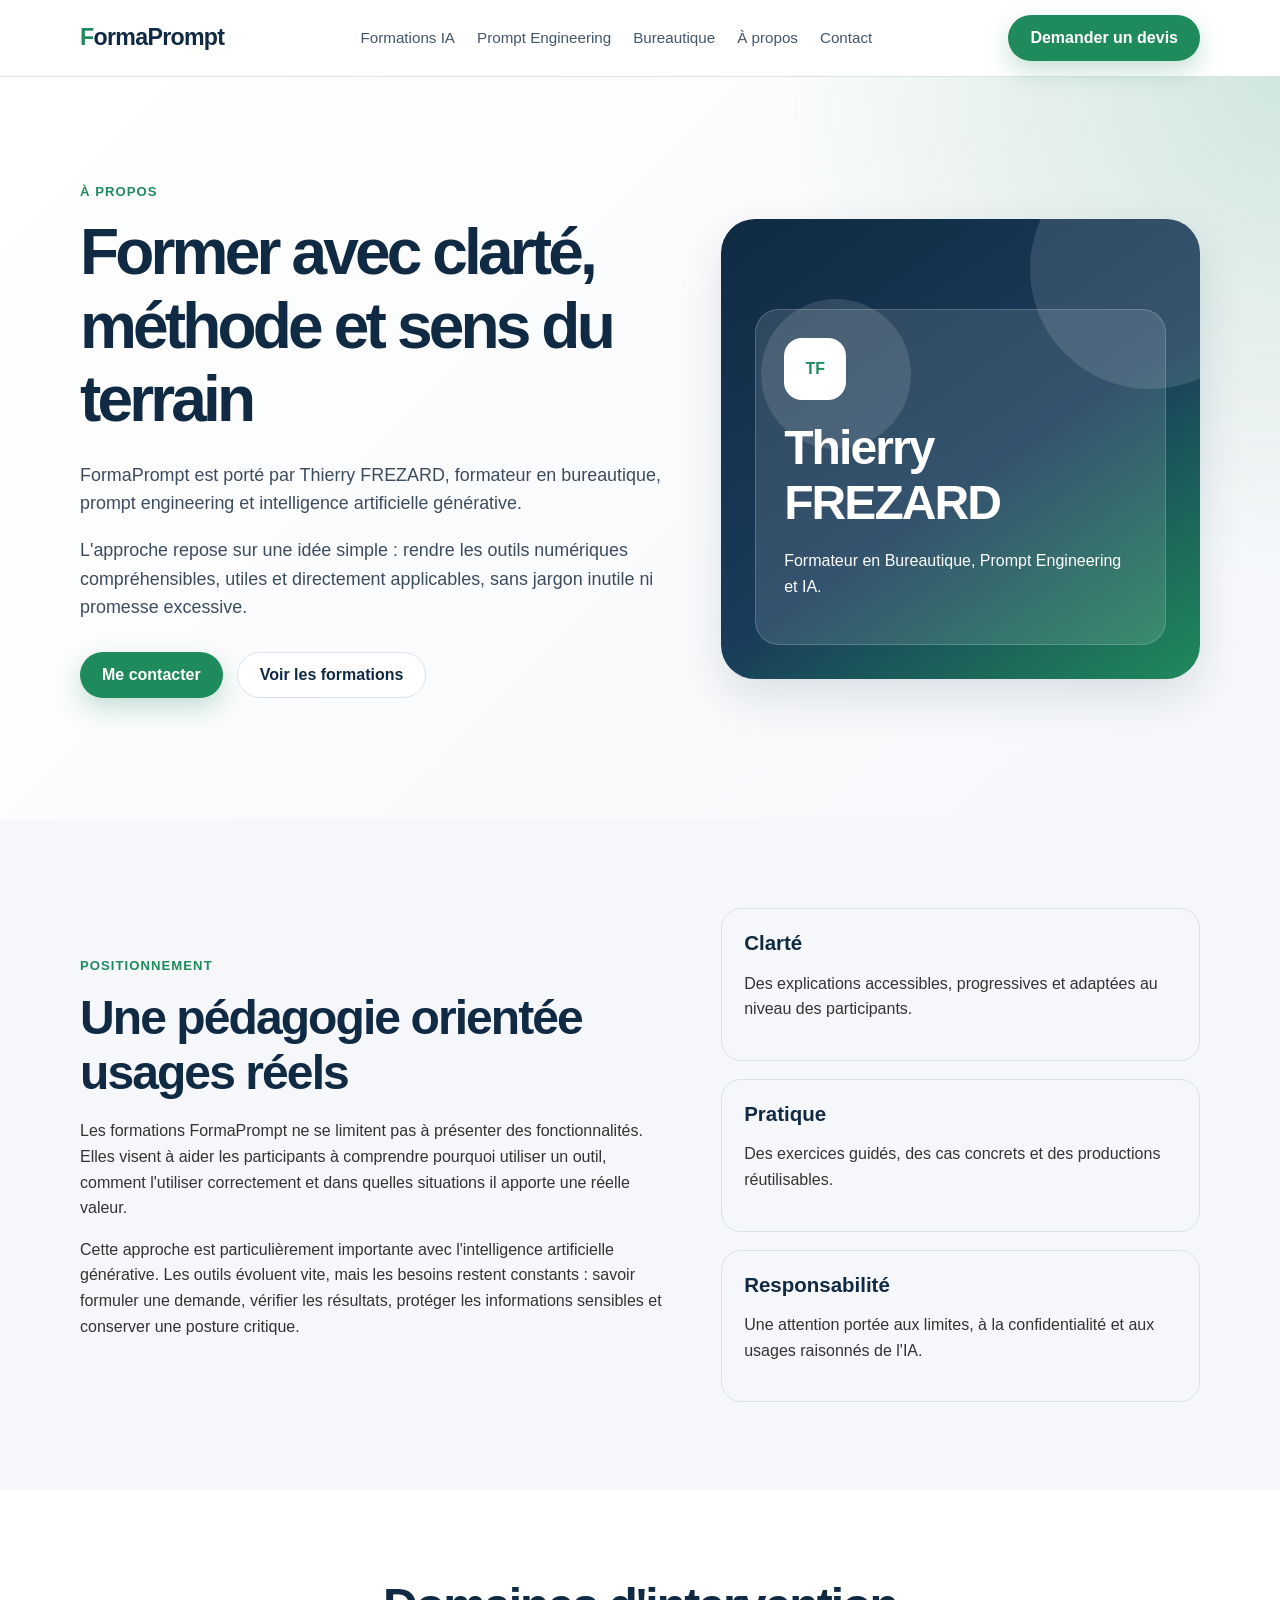
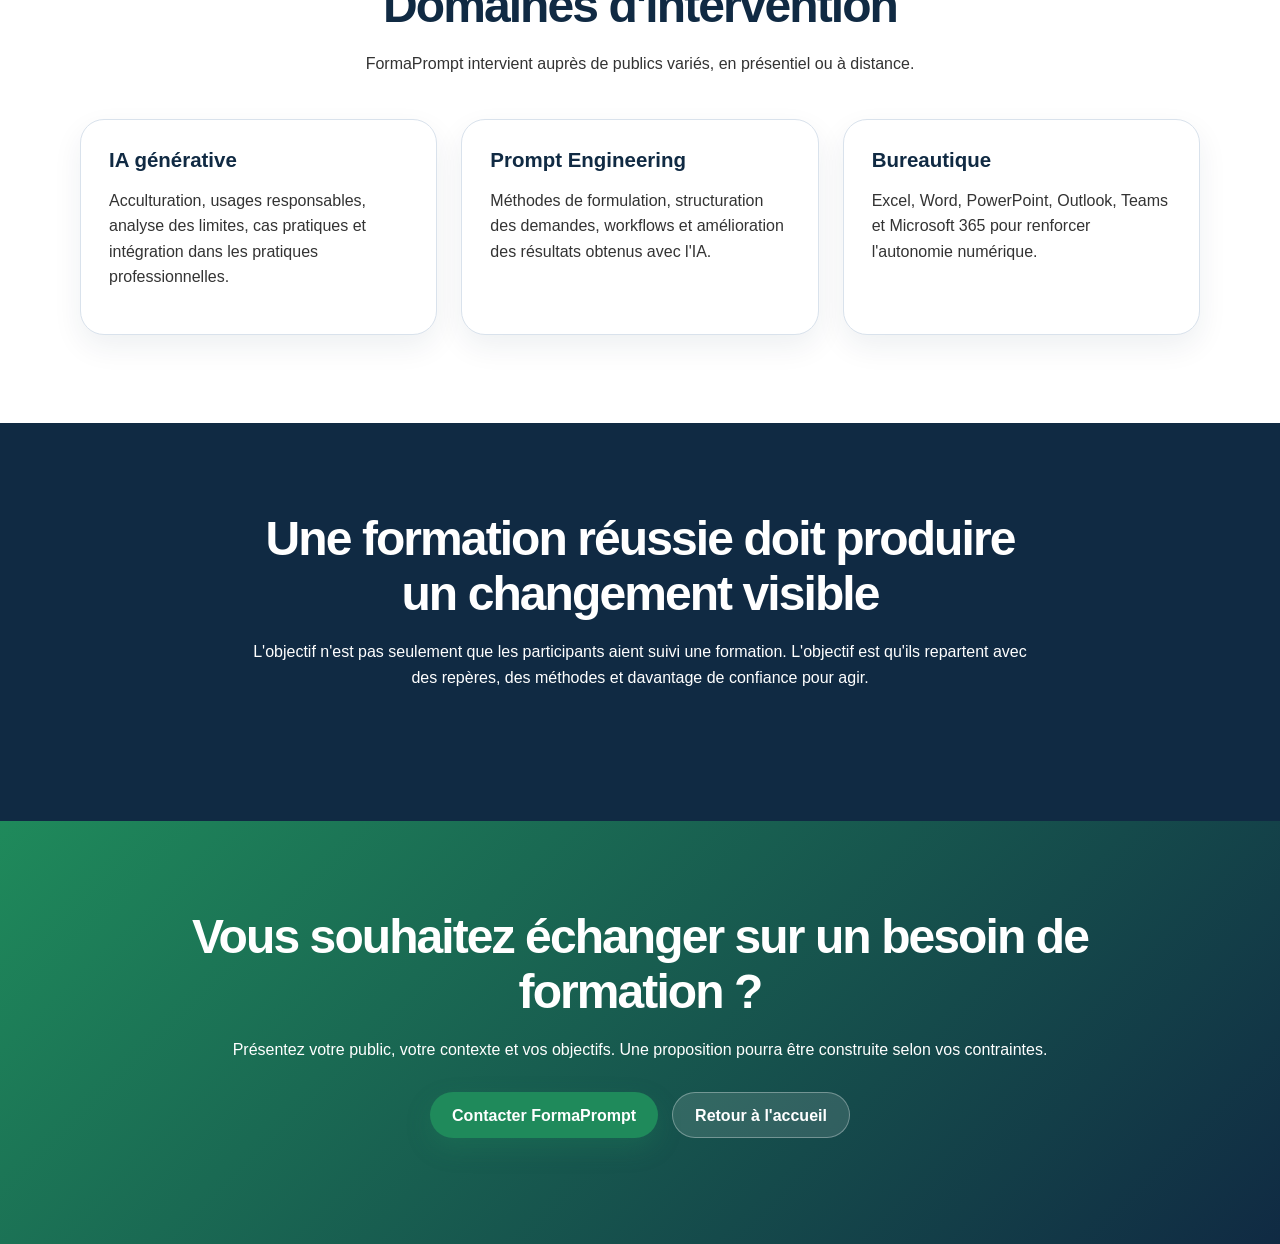
==== a-propos.html @ c2612777 "Ajout de la page À propos" ====
<!doctype html>
<html lang="fr">
<head>
  <meta charset="utf-8">
  <meta name="viewport" content="width=device-width, initial-scale=1">
  <title>À propos - FormaPrompt</title>
  <meta name="description" content="Découvrez FormaPrompt et Thierry FREZARD, formateur en bureautique, prompt engineering et intelligence artificielle générative.">
  <link rel="stylesheet" href="styles.css">
</head>
<body>
  <header class="site-header">
    <div class="container header-inner">
      <a class="logo" href="index.html" aria-label="Accueil FormaPrompt">FormaPrompt</a>
      <nav class="main-nav" aria-label="Navigation principale">
        <a href="formation-ia.html">Formations IA</a>
        <a href="prompt-engineering.html">Prompt Engineering</a>
        <a href="bureautique.html">Bureautique</a>
        <a href="a-propos.html">À propos</a>
        <a href="contact.html">Contact</a>
      </nav>
      <a class="btn btn-primary header-cta" href="contact.html">Demander un devis</a>
    </div>
  </header>

  <main>
    <section class="hero section">
      <div class="container hero-grid">
        <div>
          <p class="eyebrow">À propos</p>
          <h1>Former avec clarté, méthode et sens du terrain</h1>
          <p class="hero-text">FormaPrompt est porté par Thierry FREZARD, formateur en bureautique, prompt engineering et intelligence artificielle générative.</p>
          <p class="hero-text">L'approche repose sur une idée simple : rendre les outils numériques compréhensibles, utiles et directement applicables, sans jargon inutile ni promesse excessive.</p>
          <div class="hero-actions">
            <a class="btn btn-primary" href="contact.html">Me contacter</a>
            <a class="btn btn-secondary" href="index.html">Voir les formations</a>
          </div>
        </div>
        <div class="hero-card">
          <div class="hero-card-content">
            <span class="hero-icon">TF</span>
            <h2>Thierry FREZARD</h2>
            <p>Formateur en Bureautique, Prompt Engineering et IA.</p>
          </div>
        </div>
      </div>
    </section>

    <section class="section section-light">
      <div class="container split-grid">
        <div>
          <p class="eyebrow">Positionnement</p>
          <h2>Une pédagogie orientée usages réels</h2>
          <p>Les formations FormaPrompt ne se limitent pas à présenter des fonctionnalités. Elles visent à aider les participants à comprendre pourquoi utiliser un outil, comment l'utiliser correctement et dans quelles situations il apporte une réelle valeur.</p>
          <p>Cette approche est particulièrement importante avec l'intelligence artificielle générative. Les outils évoluent vite, mais les besoins restent constants : savoir formuler une demande, vérifier les résultats, protéger les informations sensibles et conserver une posture critique.</p>
        </div>
        <div class="feature-list">
          <div><h3>Clarté</h3><p>Des explications accessibles, progressives et adaptées au niveau des participants.</p></div>
          <div><h3>Pratique</h3><p>Des exercices guidés, des cas concrets et des productions réutilisables.</p></div>
          <div><h3>Responsabilité</h3><p>Une attention portée aux limites, à la confidentialité et aux usages raisonnés de l'IA.</p></div>
        </div>
      </div>
    </section>

    <section class="section">
      <div class="container">
        <div class="section-heading">
          <h2>Domaines d'intervention</h2>
          <p>FormaPrompt intervient auprès de publics variés, en présentiel ou à distance.</p>
        </div>
        <div class="cards three-columns">
          <article class="card"><h3>IA générative</h3><p>Acculturation, usages responsables, analyse des limites, cas pratiques et intégration dans les pratiques professionnelles.</p></article>
          <article class="card"><h3>Prompt Engineering</h3><p>Méthodes de formulation, structuration des demandes, workflows et amélioration des résultats obtenus avec l'IA.</p></article>
          <article class="card"><h3>Bureautique</h3><p>Excel, Word, PowerPoint, Outlook, Teams et Microsoft 365 pour renforcer l'autonomie numérique.</p></article>
        </div>
      </div>
    </section>

    <section class="section section-dark">
      <div class="container">
        <div class="section-heading narrow">
          <h2>Une formation réussie doit produire un changement visible</h2>
          <p>L'objectif n'est pas seulement que les participants aient suivi une formation. L'objectif est qu'ils repartent avec des repères, des méthodes et davantage de confiance pour agir.</p>
        </div>
      </div>
    </section>

    <section class="section cta-section">
      <div class="container cta-box">
        <h2>Vous souhaitez échanger sur un besoin de formation ?</h2>
        <p>Présentez votre public, votre contexte et vos objectifs. Une proposition pourra être construite selon vos contraintes.</p>
        <div class="hero-actions centered">
          <a class="btn btn-primary" href="contact.html">Contacter FormaPrompt</a>
          <a class="btn btn-secondary" href="index.html">Retour à l'accueil</a>
        </div>
      </div>
    </section>
  </main>
</body>
</html>
---- styles.css ----
:root {
  --green: #1f8a5b;
  --green-dark: #146241;
  --blue-night: #102a43;
  --blue-soft: #dce8f2;
  --gray-bg: #f5f7fa;
  --gray-text: #333333;
  --white: #ffffff;
  --border: #d9e2ec;
  --shadow: 0 18px 45px rgba(16, 42, 67, 0.12);
}

* {
  box-sizing: border-box;
}

html {
  scroll-behavior: smooth;
}

body {
  margin: 0;
  font-family: Arial, Helvetica, sans-serif;
  color: var(--gray-text);
  background: var(--white);
  line-height: 1.6;
}

a {
  color: inherit;
  text-decoration: none;
}

.container {
  width: min(1120px, calc(100% - 40px));
  margin: 0 auto;
}

.site-header {
  position: sticky;
  top: 0;
  z-index: 50;
  background: rgba(255, 255, 255, 0.94);
  border-bottom: 1px solid var(--border);
  backdrop-filter: blur(12px);
}

.header-inner {
  min-height: 76px;
  display: flex;
  align-items: center;
  justify-content: space-between;
  gap: 24px;
}

.logo {
  font-size: 1.45rem;
  font-weight: 800;
  color: var(--blue-night);
  letter-spacing: -0.03em;
}

.logo::first-letter {
  color: var(--green);
}

.main-nav {
  display: flex;
  gap: 22px;
  align-items: center;
  font-size: 0.95rem;
  color: #43566b;
}

.main-nav a:hover {
  color: var(--green);
}

.btn {
  display: inline-flex;
  align-items: center;
  justify-content: center;
  min-height: 46px;
  padding: 0 22px;
  border-radius: 999px;
  font-weight: 700;
  transition: transform 0.2s ease, box-shadow 0.2s ease, background 0.2s ease;
}

.btn:hover {
  transform: translateY(-2px);
}

.btn-primary {
  color: var(--white);
  background: var(--green);
  box-shadow: 0 10px 24px rgba(31, 138, 91, 0.25);
}

.btn-primary:hover {
  background: var(--green-dark);
}

.btn-secondary {
  color: var(--blue-night);
  background: var(--white);
  border: 1px solid var(--border);
}

.section {
  padding: 88px 0;
}

.section-light {
  background: var(--gray-bg);
}

.section-dark {
  color: var(--white);
  background: var(--blue-night);
}

.hero {
  padding: 104px 0;
  background: radial-gradient(circle at top right, rgba(31, 138, 91, 0.18), transparent 34%), linear-gradient(135deg, #ffffff 0%, #f5f7fa 100%);
}

.hero-grid,
.split-grid {
  display: grid;
  grid-template-columns: 1.1fr 0.9fr;
  gap: 56px;
  align-items: center;
}

.eyebrow {
  margin: 0 0 14px;
  color: var(--green);
  font-weight: 800;
  text-transform: uppercase;
  letter-spacing: 0.08em;
  font-size: 0.82rem;
}

h1,
h2,
h3 {
  color: var(--blue-night);
  line-height: 1.15;
  margin-top: 0;
}

.section-dark h2,
.section-dark h3 {
  color: var(--white);
}

h1 {
  font-size: clamp(2.4rem, 5vw, 4.6rem);
  letter-spacing: -0.06em;
  margin-bottom: 24px;
}

h2 {
  font-size: clamp(2rem, 4vw, 3rem);
  letter-spacing: -0.04em;
  margin-bottom: 18px;
}

h3 {
  font-size: 1.28rem;
  margin-bottom: 12px;
}

.hero-text {
  font-size: 1.12rem;
  max-width: 720px;
  color: #3c4c5f;
}

.hero-actions {
  display: flex;
  gap: 14px;
  flex-wrap: wrap;
  margin: 30px 0 18px;
}

.hero-actions.centered {
  justify-content: center;
}

.trust-line {
  color: #5b6b7c;
  font-size: 0.95rem;
  margin-bottom: 0;
}

.hero-card {
  min-height: 460px;
  border-radius: 34px;
  background: linear-gradient(145deg, var(--blue-night), #193c5a 55%, var(--green));
  box-shadow: var(--shadow);
  display: flex;
  align-items: end;
  padding: 34px;
  overflow: hidden;
  position: relative;
}

.hero-card::before,
.hero-card::after {
  content: "";
  position: absolute;
  border-radius: 999px;
  background: rgba(255, 255, 255, 0.12);
}

.hero-card::before {
  width: 240px;
  height: 240px;
  top: -70px;
  right: -70px;
}

.hero-card::after {
  width: 150px;
  height: 150px;
  left: 40px;
  top: 80px;
}

.hero-card-content {
  position: relative;
  z-index: 2;
  padding: 28px;
  border-radius: 24px;
  color: var(--white);
  background: rgba(255, 255, 255, 0.12);
  border: 1px solid rgba(255, 255, 255, 0.18);
}

.hero-card-content h2,
.hero-card-content p {
  color: var(--white);
}

.hero-icon {
  display: inline-flex;
  width: 62px;
  height: 62px;
  align-items: center;
  justify-content: center;
  margin-bottom: 20px;
  border-radius: 18px;
  background: var(--white);
  color: var(--green);
  font-weight: 900;
}

.section-heading {
  max-width: 860px;
  margin: 0 auto 42px;
  text-align: center;
}

.section-heading.narrow {
  max-width: 800px;
}

.cards {
  display: grid;
  gap: 24px;
}

.three-columns {
  grid-template-columns: repeat(3, 1fr);
}

.two-columns {
  grid-template-columns: repeat(2, 1fr);
}

.audience-grid {
  grid-template-columns: repeat(5, 1fr);
}

.card {
  background: var(--white);
  border: 1px solid var(--border);
  border-radius: 24px;
  padding: 28px;
  box-shadow: 0 12px 30px rgba(16, 42, 67, 0.07);
}

.card.compact {
  padding: 24px;
}

.card-icon {
  display: inline-flex;
  align-items: center;
  justify-content: center;
  width: 46px;
  height: 46px;
  margin-bottom: 20px;
  border-radius: 14px;
  color: var(--green);
  background: rgba(31, 138, 91, 0.1);
  font-weight: 900;
}

.card a,
.site-footer a {
  display: inline-block;
  color: var(--green);
  font-weight: 700;
  margin-top: 8px;
}

.training-card ul {
  padding-left: 18px;
}

.steps {
  display: grid;
  grid-template-columns: repeat(4, 1fr);
  gap: 20px;
}

.step {
  padding: 26px;
  border-radius: 22px;
  background: rgba(255, 255, 255, 0.08);
  border: 1px solid rgba(255, 255, 255, 0.14);
}

.step span {
  display: inline-flex;
  width: 42px;
  height: 42px;
  align-items: center;
  justify-content: center;
  margin-bottom: 18px;
  border-radius: 14px;
  background: var(--green);
  color: var(--white);
  font-weight: 900;
}

.step p {
  color: #dce8f2;
}

.feature-list {
  display: grid;
  gap: 18px;
}

.feature-list div {
  padding: 22px;
  border-radius: 20px;
  background: var(--gray-bg);
  border: 1px solid var(--border);
}

.cta-section {
  background: linear-gradient(135deg, var(--green), var(--blue-night));
}

.cta-box {
  color: var(--white);
  text-align: center;
  max-width: 920px;
}

.cta-box h2,
.cta-box p {
  color: var(--white);
}

.cta-box .btn-secondary {
  background: rgba(255, 255, 255, 0.12);
  color: var(--white);
  border-color: rgba(255, 255, 255, 0.32);
}

.site-footer {
  padding: 56px 0;
  color: #c9d6e2;
  background: #0b1f33;
}

.site-footer h2,
.site-footer h3 {
  color: var(--white);
}

.footer-grid {
  display: grid;
  grid-template-columns: 1.5fr 1fr 1fr 1.3fr;
  gap: 34px;
}

.site-footer a {
  display: block;
  margin: 8px 0 0;
  color: #b8f0d2;
}

@media (max-width: 980px) {
  .main-nav,
  .header-cta {
    display: none;
  }

  .hero-grid,
  .split-grid,
  .two-columns,
  .three-columns,
  .audience-grid,
  .steps,
  .footer-grid {
    grid-template-columns: 1fr;
  }

  .hero {
    padding: 76px 0;
  }

  .section {
    padding: 68px 0;
  }

  .hero-card {
    min-height: 340px;
  }
}

@media (max-width: 560px) {
  .container {
    width: min(100% - 28px, 1120px);
  }

  h1 {
    font-size: 2.35rem;
  }

  h2 {
    font-size: 1.9rem;
  }

  .btn {
    width: 100%;
  }

  .hero-card {
    padding: 20px;
  }
}
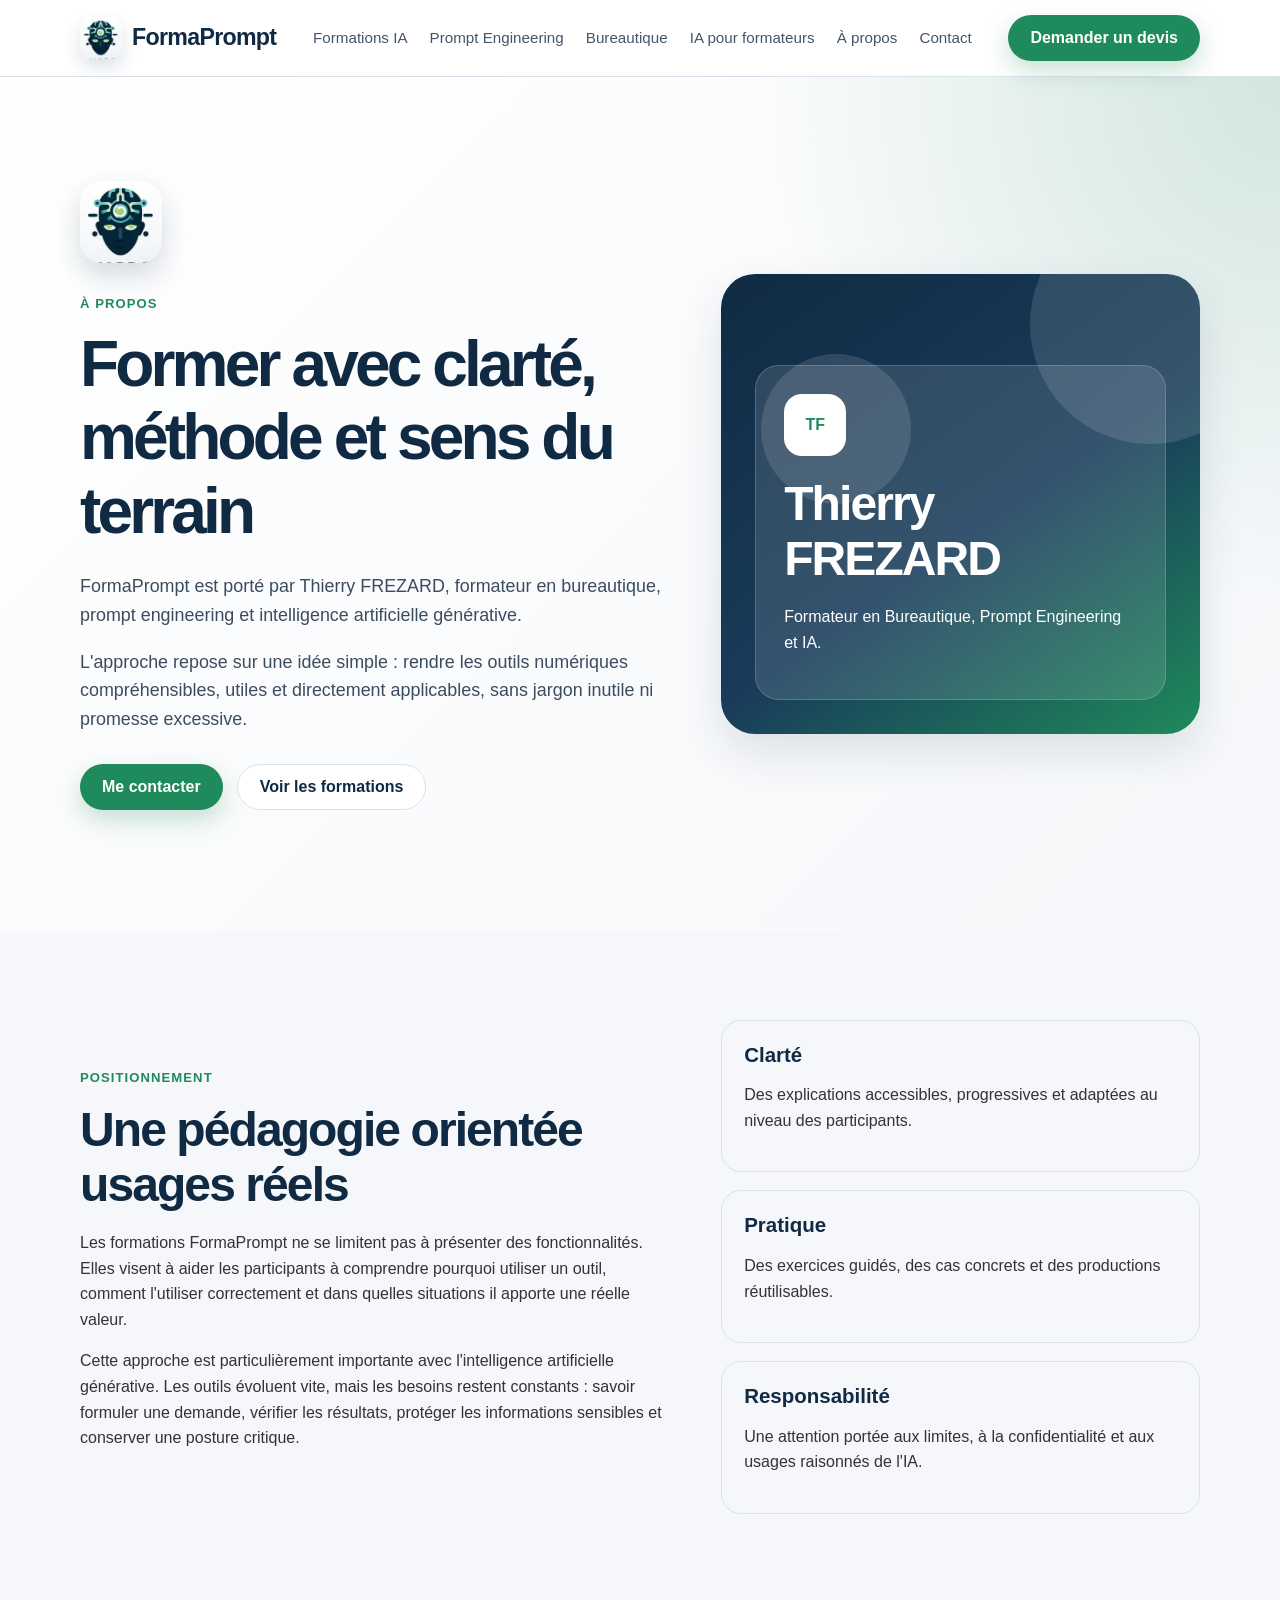
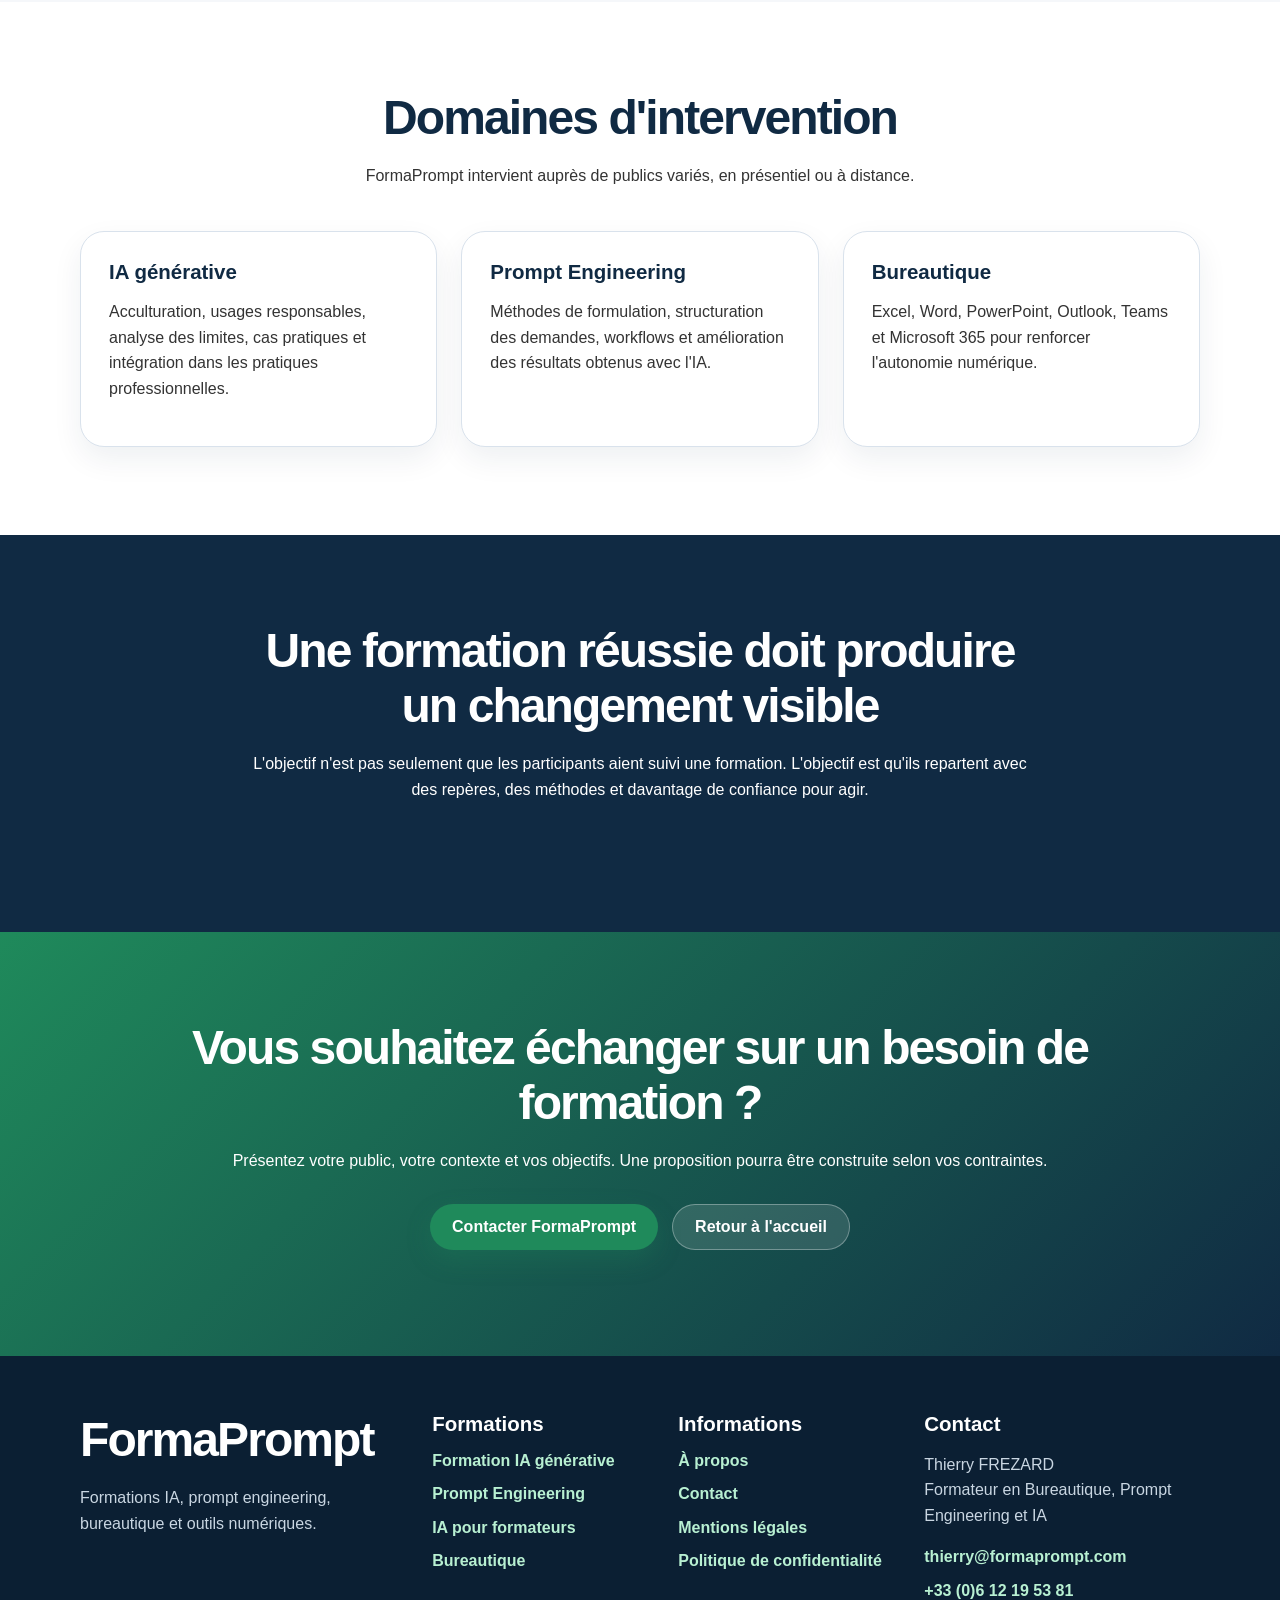
==== commit c6950226: "Ajout des liens légaux dans la page À propos" ====
--- a/a-propos.html
+++ b/a-propos.html
@@ -6,6 +6,7 @@
   <title>À propos - FormaPrompt</title>
   <meta name="description" content="Découvrez FormaPrompt et Thierry FREZARD, formateur en bureautique, prompt engineering et intelligence artificielle générative.">
   <link rel="stylesheet" href="styles.css">
+  <link rel="stylesheet" href="site-extra.css">
 </head>
 <body>
   <header class="site-header">
@@ -15,6 +16,7 @@
         <a href="formation-ia.html">Formations IA</a>
         <a href="prompt-engineering.html">Prompt Engineering</a>
         <a href="bureautique.html">Bureautique</a>
+        <a href="ia-formateurs.html">IA pour formateurs</a>
         <a href="a-propos.html">À propos</a>
         <a href="contact.html">Contact</a>
       </nav>
@@ -26,6 +28,7 @@
     <section class="hero section">
       <div class="container hero-grid">
         <div>
+          <span class="logo-showcase"></span>
           <p class="eyebrow">À propos</p>
           <h1>Former avec clarté, méthode et sens du terrain</h1>
           <p class="hero-text">FormaPrompt est porté par Thierry FREZARD, formateur en bureautique, prompt engineering et intelligence artificielle générative.</p>
@@ -95,5 +98,14 @@
       </div>
     </section>
   </main>
+
+  <footer class="site-footer">
+    <div class="container footer-grid">
+      <div><h2>FormaPrompt</h2><p>Formations IA, prompt engineering, bureautique et outils numériques.</p></div>
+      <div><h3>Formations</h3><a href="formation-ia.html">Formation IA générative</a><a href="prompt-engineering.html">Prompt Engineering</a><a href="ia-formateurs.html">IA pour formateurs</a><a href="bureautique.html">Bureautique</a></div>
+      <div><h3>Informations</h3><a href="a-propos.html">À propos</a><a href="contact.html">Contact</a><a href="mentions-legales.html">Mentions légales</a><a href="politique-confidentialite.html">Politique de confidentialité</a></div>
+      <div><h3>Contact</h3><p>Thierry FREZARD<br>Formateur en Bureautique, Prompt Engineering et IA</p><a href="mailto:thierry@formaprompt.com">thierry@formaprompt.com</a><a href="tel:+33612195381">+33 (0)6 12 19 53 81</a></div>
+    </div>
+  </footer>
 </body>
 </html>
--- a/site-extra.css
+++ b/site-extra.css
@@ -0,0 +1,126 @@
+/* Compléments visuels FormaPrompt : logo et pages internes */
+:root {
+  --logo-url: url("[data-uri]");
+}
+
+.logo {
+  display: inline-flex;
+  align-items: center;
+  gap: 10px;
+}
+
+.logo::before {
+  content: "";
+  width: 42px;
+  height: 42px;
+  flex: 0 0 42px;
+  border-radius: 12px;
+  background-image: var(--logo-url);
+  background-size: cover;
+  background-position: center;
+  box-shadow: 0 8px 18px rgba(16, 42, 67, 0.14);
+}
+
+.logo::first-letter {
+  color: inherit;
+}
+
+.logo-showcase {
+  display: inline-flex;
+  width: 82px;
+  height: 82px;
+  margin-bottom: 22px;
+  border-radius: 22px;
+  background-image: var(--logo-url);
+  background-size: cover;
+  background-position: center;
+  box-shadow: 0 12px 28px rgba(16, 42, 67, 0.18);
+}
+
+.detail-list {
+  display: grid;
+  gap: 14px;
+  margin: 0;
+  padding: 0;
+  list-style: none;
+}
+
+.detail-list li {
+  padding: 14px 16px;
+  border-radius: 16px;
+  background: var(--gray-bg);
+  border: 1px solid var(--border);
+}
+
+.section-dark .detail-list li {
+  background: rgba(255, 255, 255, 0.08);
+  border-color: rgba(255, 255, 255, 0.15);
+}
+
+.program-list {
+  display: grid;
+  gap: 20px;
+}
+
+.program-list article {
+  padding: 26px;
+  border-radius: 24px;
+  background: var(--white);
+  border: 1px solid var(--border);
+  box-shadow: 0 12px 30px rgba(16, 42, 67, 0.07);
+}
+
+.program-list span {
+  display: inline-block;
+  margin-bottom: 10px;
+  color: var(--green);
+  font-weight: 800;
+  text-transform: uppercase;
+  letter-spacing: 0.08em;
+  font-size: 0.78rem;
+}
+
+.form-box {
+  padding: 30px;
+  border-radius: 26px;
+  background: var(--white);
+  border: 1px solid var(--border);
+  box-shadow: var(--shadow);
+}
+
+.contact-grid {
+  display: grid;
+  grid-template-columns: 1fr 1fr;
+  gap: 30px;
+  align-items: start;
+}
+
+.contact-card {
+  padding: 28px;
+  border-radius: 24px;
+  background: var(--gray-bg);
+  border: 1px solid var(--border);
+}
+
+.badge-line {
+  display: flex;
+  flex-wrap: wrap;
+  gap: 10px;
+  margin-top: 22px;
+}
+
+.badge-line span {
+  display: inline-flex;
+  padding: 8px 12px;
+  border-radius: 999px;
+  background: rgba(31, 138, 91, 0.1);
+  color: var(--green-dark);
+  font-weight: 700;
+  font-size: 0.9rem;
+}
+
+@media (max-width: 980px) {
+  .contact-grid {
+    grid-template-columns: 1fr;
+  }
+}
